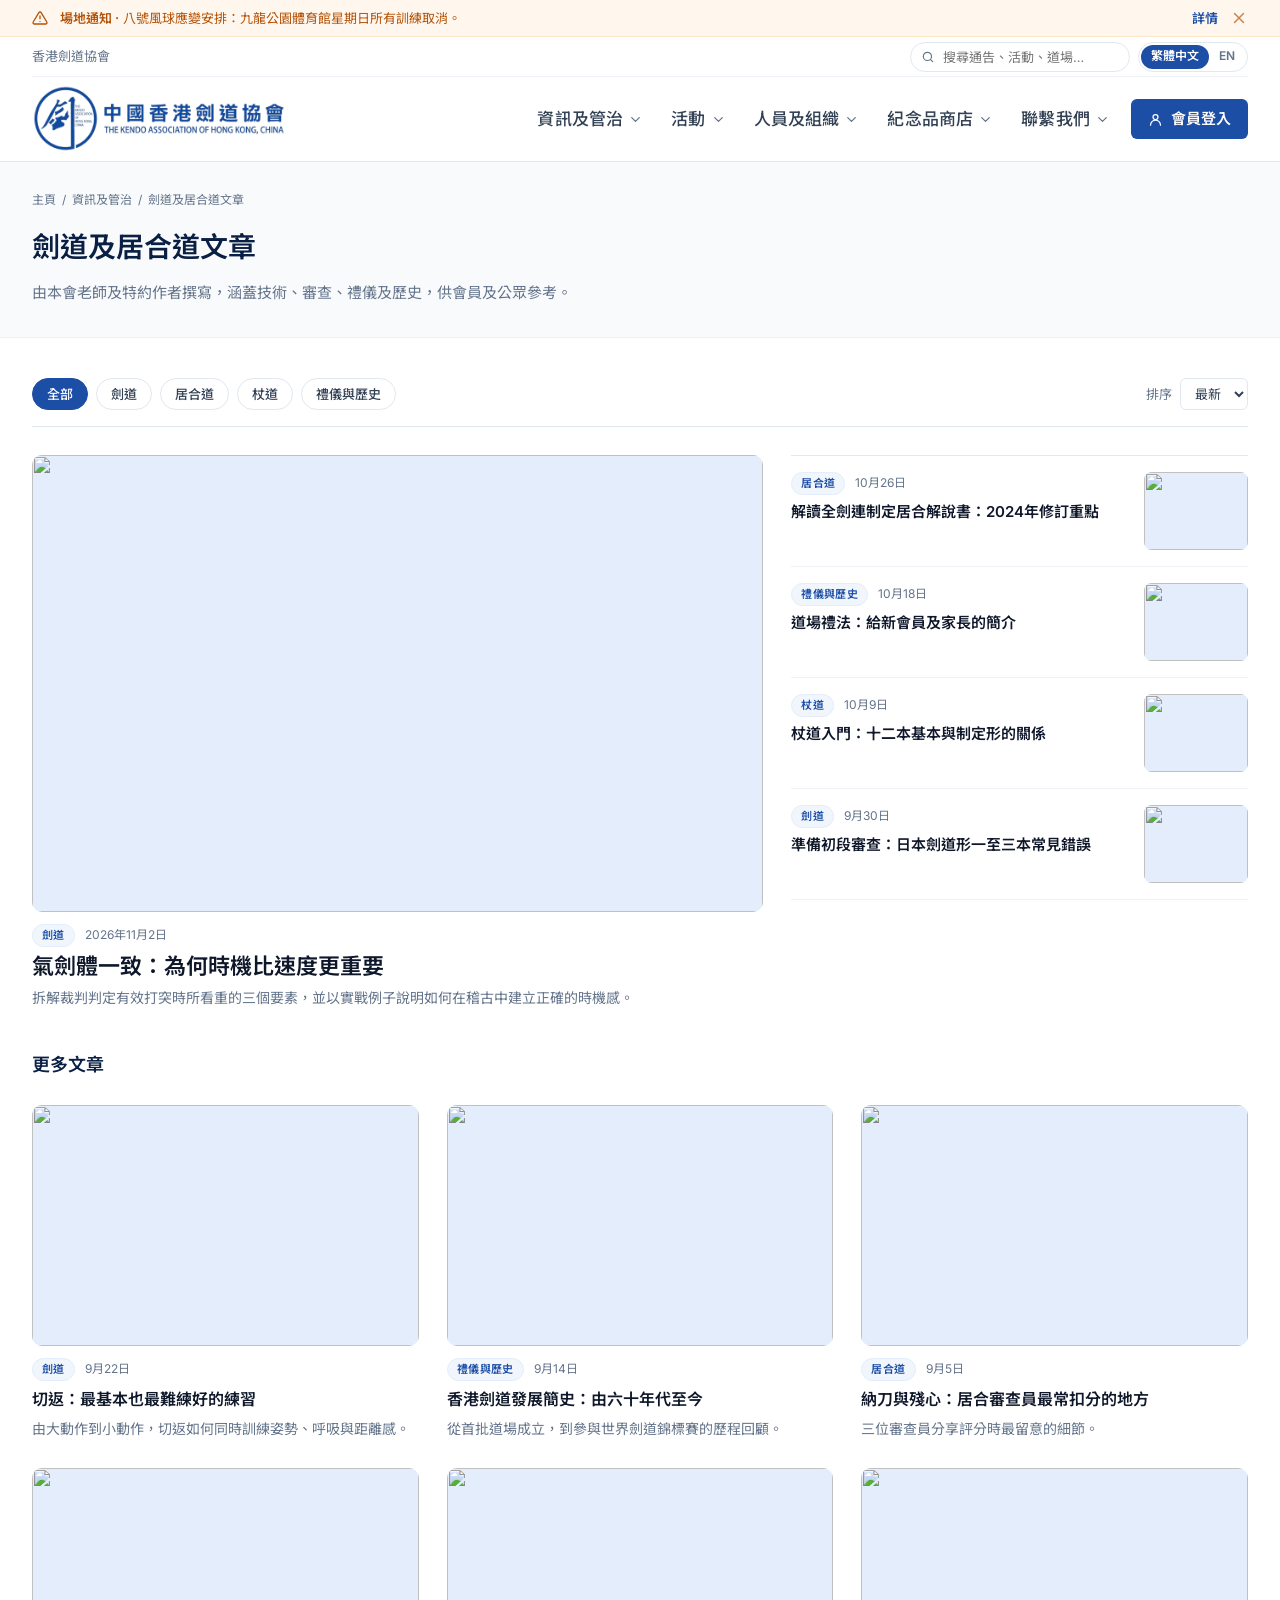
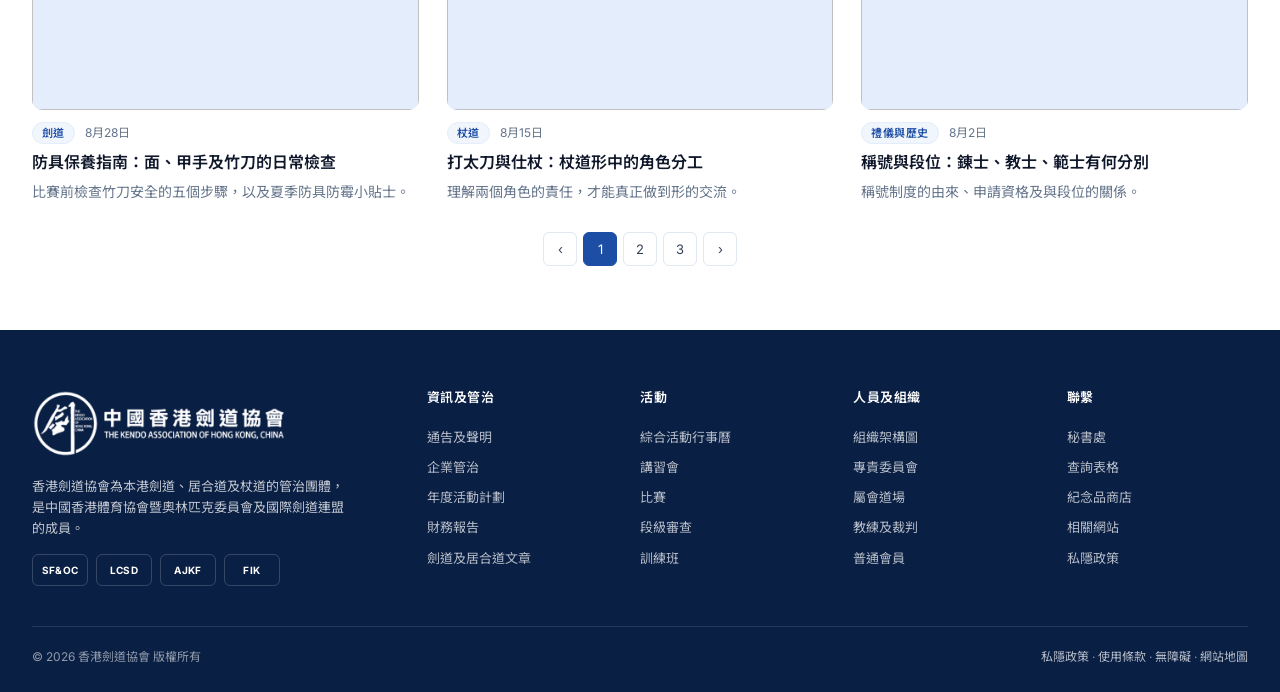
==== articles.html @ 74d4b059 "." ====
<!doctype html>
<html lang="zh-HK">
<head>
<meta charset="utf-8">
<meta name="viewport" content="width=device-width, initial-scale=1">
<title>劍道及居合道文章 · Articles — 香港劍道協會</title>
<link rel="preconnect" href="https://fonts.googleapis.com">
<link rel="preconnect" href="https://fonts.gstatic.com" crossorigin>
<link href="https://fonts.googleapis.com/css2?family=Inter:wght@400;500;600;700&family=Noto+Sans+TC:wght@400;500;700&display=swap" rel="stylesheet">
<link rel="stylesheet" href="assets/styles.css">
</head>
<body>

<div id="site-header"></div>

<section class="page-head">
  <div class="container">
    <nav class="crumbs" aria-label="路徑"><a href="index.html">主頁</a><span>/</span><a href="#">資訊及管治</a><span>/</span><span>劍道及居合道文章</span></nav>
    <h1>劍道及居合道文章</h1>
    <p>由本會老師及特約作者撰寫，涵蓋技術、審查、禮儀及歷史，供會員及公眾參考。</p>
  </div>
</section>

<section class="page-body">
  <div class="container">

    <!-- topic-intro 暫時隱藏
    <div class="topic-intro">
      <a class="topic" href="#" data-jump="kendo"><strong>劍道</strong><span>12 篇文章</span></a>
      <a class="topic" href="#" data-jump="iaido"><strong>居合道</strong><span>8 篇文章</span></a>
      <a class="topic" href="#" data-jump="jodo"><strong>杖道</strong><span>4 篇文章</span></a>
      <a class="topic" href="#" data-jump="history"><strong>禮儀與歷史</strong><span>7 篇文章</span></a>
    </div>
    -->

    <div class="cat-tabs">
      <div class="filters" role="tablist">
        <button class="chip is-active" data-filter="all">全部</button>
        <button class="chip" data-filter="kendo">劍道</button>
        <button class="chip" data-filter="iaido">居合道</button>
        <button class="chip" data-filter="jodo">杖道</button>
        <button class="chip" data-filter="history">禮儀與歷史</button>
      </div>
      <label class="sort">排序<select><option>最新</option><option>最舊</option></select></label>
    </div>

    <div class="lead">
      <a class="card card--featured" href="post.html" data-type="kendo">
        <div class="card__media"><img src="https://picsum.photos/seed/hkka-a1/1400/790" alt=""></div>
        <div class="card__body">
          <div class="card__meta"><span class="tag">劍道</span><span>2026年11月2日</span></div>
          <h3 class="card__title">氣劍體一致：為何時機比速度更重要</h3>
          <p class="card__excerpt">拆解裁判判定有效打突時所看重的三個要素，並以實戰例子說明如何在稽古中建立正確的時機感。</p>
        </div>
      </a>
      <div class="lead__side">
        <a class="mini" href="post.html" data-type="iaido"><div class="card__body"><div class="card__meta"><span class="tag">居合道</span><span>10月26日</span></div><h3 class="card__title">解讀全劍連制定居合解說書：2024年修訂重點</h3></div><div class="mini__media"><img src="https://picsum.photos/seed/hkka-a2/300/225" alt=""></div></a>
        <a class="mini" href="post.html" data-type="history"><div class="card__body"><div class="card__meta"><span class="tag">禮儀與歷史</span><span>10月18日</span></div><h3 class="card__title">道場禮法：給新會員及家長的簡介</h3></div><div class="mini__media"><img src="https://picsum.photos/seed/hkka-a3/300/225" alt=""></div></a>
        <a class="mini" href="post.html" data-type="jodo"><div class="card__body"><div class="card__meta"><span class="tag">杖道</span><span>10月9日</span></div><h3 class="card__title">杖道入門：十二本基本與制定形的關係</h3></div><div class="mini__media"><img src="https://picsum.photos/seed/hkka-a4/300/225" alt=""></div></a>
        <a class="mini" href="post.html" data-type="kendo"><div class="card__body"><div class="card__meta"><span class="tag">劍道</span><span>9月30日</span></div><h3 class="card__title">準備初段審查：日本劍道形一至三本常見錯誤</h3></div><div class="mini__media"><img src="https://picsum.photos/seed/hkka-a5/300/225" alt=""></div></a>
      </div>
    </div>

    <div class="section__head"><div><h2 style="font-size:18px">更多文章</h2></div></div>
    <div class="articles" id="catGrid">
      <a class="card" href="post.html" data-type="kendo"><div class="card__media"><img src="https://picsum.photos/seed/hkka-b1/900/560" alt=""></div><div class="card__body"><div class="card__meta"><span class="tag">劍道</span><span>9月22日</span></div><h3 class="card__title">切返：最基本也最難練好的練習</h3><p class="card__excerpt">由大動作到小動作，切返如何同時訓練姿勢、呼吸與距離感。</p></div></a>
      <a class="card" href="post.html" data-type="history"><div class="card__media"><img src="https://picsum.photos/seed/hkka-b2/900/560" alt=""></div><div class="card__body"><div class="card__meta"><span class="tag">禮儀與歷史</span><span>9月14日</span></div><h3 class="card__title">香港劍道發展簡史：由六十年代至今</h3><p class="card__excerpt">從首批道場成立，到參與世界劍道錦標賽的歷程回顧。</p></div></a>
      <a class="card" href="post.html" data-type="iaido"><div class="card__media"><img src="https://picsum.photos/seed/hkka-b3/900/560" alt=""></div><div class="card__body"><div class="card__meta"><span class="tag">居合道</span><span>9月5日</span></div><h3 class="card__title">納刀與殘心：居合審查員最常扣分的地方</h3><p class="card__excerpt">三位審查員分享評分時最留意的細節。</p></div></a>
      <a class="card" href="post.html" data-type="kendo"><div class="card__media"><img src="https://picsum.photos/seed/hkka-b4/900/560" alt=""></div><div class="card__body"><div class="card__meta"><span class="tag">劍道</span><span>8月28日</span></div><h3 class="card__title">防具保養指南：面、甲手及竹刀的日常檢查</h3><p class="card__excerpt">比賽前檢查竹刀安全的五個步驟，以及夏季防具防霉小貼士。</p></div></a>
      <a class="card" href="post.html" data-type="jodo"><div class="card__media"><img src="https://picsum.photos/seed/hkka-b5/900/560" alt=""></div><div class="card__body"><div class="card__meta"><span class="tag">杖道</span><span>8月15日</span></div><h3 class="card__title">打太刀與仕杖：杖道形中的角色分工</h3><p class="card__excerpt">理解兩個角色的責任，才能真正做到形的交流。</p></div></a>
      <a class="card" href="post.html" data-type="history"><div class="card__media"><img src="https://picsum.photos/seed/hkka-b6/900/560" alt=""></div><div class="card__body"><div class="card__meta"><span class="tag">禮儀與歷史</span><span>8月2日</span></div><h3 class="card__title">稱號與段位：錬士、教士、範士有何分別</h3><p class="card__excerpt">稱號制度的由來、申請資格及與段位的關係。</p></div></a>
    </div>

    <div class="pager"><button>‹</button><button class="is-active">1</button><button>2</button><button>3</button><button>›</button></div>
  </div>
</section>

<div id="site-footer"></div>
<script src="assets/app.js"></script>
</body>
</html>
---- assets/styles.css ----
/* ============================================================
   HKKA — Hong Kong Kendo Association · homepage mockup
   Tokens: blue & white, light, compact typography
   ============================================================ */
:root{
  --blue-950:#0a1f44;
  --blue-900:#0f2d64;
  --blue-800:#153a82;
  --blue-700:#1d4ea6;
  --blue-600:#2563c7;
  --blue-500:#3b7ddd;
  --blue-100:#e3edfb;
  --blue-50:#f1f6fd;
  --ink:#0f172a;
  --ink-2:#334155;
  --muted:#64748b;
  --line:#e2e8f0;
  --line-2:#eef2f7;
  --bg:#ffffff;
  --bg-2:#f8fafc;
  --alert:#b45309;
  --alert-bg:#fff7ed;
  --radius:10px;
  --radius-sm:6px;
  --container:1280px;
  --font:"Inter","Noto Sans TC",system-ui,-apple-system,"Segoe UI",Roboto,"PingFang TC","Microsoft JhengHei",sans-serif;
  --shadow-sm:0 1px 2px rgba(15,23,42,.06);
  --shadow:0 8px 30px rgba(15,42,100,.10);
  --header-h:64px;
}
*{box-sizing:border-box}
html{scroll-behavior:smooth;-webkit-text-size-adjust:100%}
body{margin:0;font-family:var(--font);font-size:15px;line-height:1.55;color:var(--ink);background:var(--bg);-webkit-font-smoothing:antialiased}
img{display:block;max-width:100%}
a{color:inherit;text-decoration:none}
button{font:inherit;color:inherit;background:none;border:0;cursor:pointer;padding:0}
ul{margin:0;padding:0;list-style:none}
h1,h2,h3,h4,p{margin:0}
.container{max-width:var(--container);margin:0 auto;padding:0 16px}
@media(min-width:1024px){.container{padding:0 32px}}
.sr-only{position:absolute;width:1px;height:1px;overflow:hidden;clip:rect(0 0 0 0)}
.zh{color:var(--muted);font-weight:400}
.eyebrow{font-size:12px;font-weight:600;letter-spacing:.06em;text-transform:uppercase;color:var(--blue-600)}
.tag{display:inline-flex;align-items:center;gap:6px;font-size:11px;font-weight:600;letter-spacing:.04em;text-transform:uppercase;color:var(--blue-700);background:var(--blue-50);border:1px solid var(--blue-100);border-radius:999px;padding:3px 9px;line-height:1.3}
.tag--urgent{color:var(--alert);background:var(--alert-bg);border-color:#fde7c7}
.meta{font-size:12px;color:var(--muted)}
.btn{display:inline-flex;align-items:center;justify-content:center;gap:8px;height:38px;padding:0 16px;border-radius:var(--radius-sm);font-size:14px;font-weight:600;border:1px solid transparent;transition:background .2s,color .2s,border-color .2s,transform .15s;white-space:nowrap}
.btn:active{transform:translateY(1px)}
.btn--primary{background:var(--blue-700);color:#fff}
.btn--primary:hover{background:var(--blue-800)}
.btn--white{background:#fff;color:var(--blue-800)}
.btn--white:hover{background:var(--blue-50)}
.btn--ghost{border-color:rgba(255,255,255,.5);color:#fff}
.btn--ghost:hover{background:rgba(255,255,255,.12)}
.btn--outline{border-color:var(--line);color:var(--ink-2);background:#fff}
.btn--outline:hover{border-color:var(--blue-500);color:var(--blue-700)}
.btn--sm{height:32px;padding:0 12px;font-size:13px}
.link{font-size:14px;font-weight:600;color:var(--blue-700);display:inline-flex;align-items:center;gap:6px}
.link:hover{color:var(--blue-900)}
.link svg{width:14px;height:14px}

/* ---------- Alert banner ---------- */
.alert{background:var(--alert-bg);color:var(--alert);border-bottom:1px solid #fde7c7;font-size:13px}
.alert .container{display:flex;align-items:center;gap:12px;min-height:36px}
.alert strong{font-weight:600}
.alert__text{flex:1;overflow:hidden;text-overflow:ellipsis;white-space:nowrap}
.alert__close{color:var(--alert);opacity:.7;display:inline-flex}
.alert__close:hover{opacity:1}
.alert.is-hidden{display:none}

/* ---------- Header (floating) ---------- */
.header{position:sticky;top:0;z-index:50;background:rgba(255,255,255,.78);backdrop-filter:saturate(1.4) blur(14px);-webkit-backdrop-filter:saturate(1.4) blur(14px);border-bottom:1px solid rgba(226,232,240,.7);transition:background .25s,box-shadow .25s}
.header.is-scrolled{background:rgba(255,255,255,.97);box-shadow:var(--shadow-sm)}
.utility{display:flex;align-items:center;justify-content:space-between;gap:16px;height:40px;border-bottom:1px solid var(--line-2);font-size:13px}
.utility__left{display:flex;align-items:center;gap:16px;color:var(--muted)}
.utility__right{display:flex;align-items:center;gap:8px}
.search{position:relative;display:flex;align-items:center}
.search input{height:30px;width:220px;border:1px solid var(--line);border-radius:999px;padding:0 12px 0 32px;font:inherit;font-size:13px;color:var(--ink);background:#fff;outline:0;transition:border-color .2s,width .25s}
.search input:focus{border-color:var(--blue-500);width:280px}
.search svg{position:absolute;left:11px;width:14px;height:14px;color:var(--muted)}
.lang{display:inline-flex;border:1px solid var(--line);border-radius:999px;padding:2px;background:#fff}
.lang button{height:24px;padding:0 10px;border-radius:999px;font-size:12px;font-weight:600;color:var(--muted)}
.lang button.is-active{background:var(--blue-700);color:#fff}
.navbar{display:flex;align-items:center;justify-content:space-between;gap:16px;height:var(--header-h)}
.brand{display:flex;align-items:center;gap:12px}
.brand__mark{width:40px;height:40px;border-radius:10px;background:var(--blue-800);display:grid;place-items:center;color:#fff;font-weight:700;font-size:13px;letter-spacing:.02em}
.brand__name{font-weight:700;font-size:14px;line-height:1.15;color:var(--blue-900);white-space:nowrap}
.brand__sub{font-size:11px;color:var(--muted);letter-spacing:.04em}
.nav{display:none}
@media(min-width:1200px){.nav{display:flex;align-items:center;gap:2px;height:100%}}
.nav__item{position:relative;height:100%;display:flex;align-items:center}
.nav__btn{display:inline-flex;align-items:center;gap:5px;height:40px;padding:0 11px;white-space:nowrap;border-radius:var(--radius-sm);font-size:14px;font-weight:500;color:var(--ink-2);transition:color .15s,background .15s}
.nav__btn svg{width:14px;height:14px;color:var(--muted);transition:transform .2s}
.nav__btn:hover,.nav__item.is-open .nav__btn{color:var(--blue-800);background:var(--blue-50)}
.nav__item.is-open .nav__btn svg{transform:rotate(180deg)}
.nav__btn--cta{margin-left:6px}
.mobile-toggle{display:inline-flex;align-items:center;justify-content:center;width:40px;height:40px;border-radius:var(--radius-sm);border:1px solid var(--line);background:#fff}
.mobile-toggle svg{width:20px;height:20px}
@media(min-width:1200px){.mobile-toggle{display:none}}
@media(max-width:1359px){.nav__btn--cta .zh-cta{display:none}}

/* mega panel */
.mega{position:absolute;top:100%;left:50%;transform:translate(-50%,8px);min-width:560px;background:#fff;border:1px solid var(--line);border-radius:12px;box-shadow:var(--shadow);padding:22px 24px;opacity:0;visibility:hidden;pointer-events:none;transition:opacity .18s,transform .18s,visibility .18s}
.nav__item.is-open .mega{opacity:1;visibility:visible;pointer-events:auto;transform:translate(-50%,0)}
.nav__item:nth-child(1) .mega,.nav__item:nth-child(2) .mega{left:0;transform:translate(0,8px)}
.nav__item:nth-child(1).is-open .mega,.nav__item:nth-child(2).is-open .mega{transform:translate(0,0)}
.nav__item:nth-last-child(2) .mega,.nav__item:nth-last-child(3) .mega{left:auto;right:0;transform:translate(0,8px)}
.nav__item:nth-last-child(2).is-open .mega,.nav__item:nth-last-child(3).is-open .mega{transform:translate(0,0)}
.mega--wide{min-width:760px}
.mega__grid{display:grid;grid-template-columns:repeat(var(--cols,2),minmax(0,1fr));gap:20px 32px}
.mega__head{display:flex;align-items:baseline;justify-content:space-between;gap:12px;padding-bottom:14px;margin-bottom:16px;border-bottom:1px solid var(--line-2)}
.mega__head h4{font-size:15px;font-weight:600;color:var(--blue-900)}
.mega__head .zh{font-size:13px}
.mega__link{display:block;padding:7px 10px;margin:0 -10px;border-radius:var(--radius-sm);font-size:14px;color:var(--ink);transition:background .15s,color .15s}
.mega__link:hover{background:var(--blue-50);color:var(--blue-800)}
.mega__link .zh{display:block;font-size:12px;margin-top:1px}
.mega__link small{display:block;font-size:12px;color:var(--muted);margin-top:2px}
.mega__sub{margin:2px 0 6px 10px;padding-left:10px;border-left:2px solid var(--line-2)}
.mega__sub a{display:block;font-size:13px;color:var(--ink-2);padding:4px 8px;margin-left:-8px;border-radius:4px}
.mega__sub a:hover{background:var(--blue-50);color:var(--blue-800)}

/* mobile drawer */
.drawer{position:fixed;inset:0;z-index:60;display:none}
.drawer.is-open{display:block}
.drawer__scrim{position:absolute;inset:0;background:rgba(10,31,68,.4)}
.drawer__panel{position:absolute;top:0;right:0;bottom:0;width:min(380px,92vw);background:#fff;overflow:auto;padding:16px;box-shadow:var(--shadow)}
.drawer__top{display:flex;align-items:center;justify-content:space-between;margin-bottom:12px}
.drawer__group{border-bottom:1px solid var(--line-2)}
.drawer__btn{width:100%;display:flex;align-items:center;justify-content:space-between;padding:14px 4px;font-size:15px;font-weight:600;text-align:left}
.drawer__btn svg{width:16px;height:16px;color:var(--muted);transition:transform .2s}
.drawer__group.is-open .drawer__btn svg{transform:rotate(180deg)}
.drawer__list{display:none;padding:0 4px 12px}
.drawer__group.is-open .drawer__list{display:block}
.drawer__list a{display:block;padding:8px 10px;font-size:14px;color:var(--ink-2);border-radius:var(--radius-sm)}
.drawer__list a:hover{background:var(--blue-50);color:var(--blue-800)}
.drawer__list .zh{font-size:12px;margin-left:6px}

/* ---------- Hero ---------- */
.hero{position:relative;margin-top:calc(-1 * (var(--header-h) + 40px));height:min(78vh,640px);min-height:480px;color:#fff;overflow:hidden;background:var(--blue-950)}
.hero__slide{position:absolute;inset:0;opacity:0;transition:opacity .9s ease}
.hero__slide.is-active{opacity:1}
.hero__slide img{width:100%;height:100%;object-fit:cover}
.hero__slide::after{content:"";position:absolute;inset:0;background:linear-gradient(180deg,rgba(10,31,68,.55) 0%,rgba(10,31,68,.15) 35%,rgba(10,31,68,.75) 100%)}
.hero__content{position:relative;z-index:2;height:100%;display:flex;flex-direction:column;justify-content:flex-end;padding-bottom:64px}
.hero__content .eyebrow{color:#dbe7fa}
.hero h1{font-size:clamp(28px,4.2vw,44px);font-weight:600;letter-spacing:-.02em;line-height:1.12;max-width:640px;margin:10px 0 12px}
.hero p{font-size:16px;color:rgba(255,255,255,.82);max-width:520px;margin-bottom:22px}
.hero__actions{display:flex;flex-wrap:wrap;gap:10px}
.hero__dots{position:absolute;z-index:3;bottom:24px;left:0;right:0}
.hero__dots .container{display:flex;align-items:center;justify-content:space-between;gap:16px}
.dots{display:flex;gap:6px}
.dots button{width:28px;height:3px;border-radius:2px;background:rgba(255,255,255,.35);transition:background .2s,width .2s}
.dots button.is-active{background:#fff;width:44px}
.hero__counter{font-size:12px;color:rgba(255,255,255,.7);font-variant-numeric:tabular-nums}

/* ---------- Quick links ---------- */
.quick{position:relative;z-index:2;margin-top:-36px}
.quick__grid{display:grid;grid-template-columns:repeat(2,1fr);gap:1px;background:var(--line);border:1px solid var(--line);border-radius:12px;overflow:hidden;box-shadow:var(--shadow)}
@media(min-width:768px){.quick__grid{grid-template-columns:repeat(5,1fr)}}
.quick__item{background:#fff;padding:18px 18px 16px;display:flex;flex-direction:column;gap:10px;transition:background .15s}
.quick__item:hover{background:var(--blue-50)}
.quick__icon{width:36px;height:36px;border-radius:9px;background:var(--blue-50);color:var(--blue-700);display:grid;place-items:center}
.quick__icon svg{width:18px;height:18px}
.quick__item:hover .quick__icon{background:#fff}
.quick__item strong{font-size:14px;font-weight:600;display:block}
.quick__item span{font-size:12px;color:var(--muted)}

/* ---------- Sections ---------- */
.section{padding:56px 0}
.section--tint{background:var(--bg-2);border-top:1px solid var(--line-2);border-bottom:1px solid var(--line-2)}
.section__head{display:flex;align-items:flex-end;justify-content:space-between;gap:16px;margin-bottom:24px}
.section__head h2{font-size:22px;font-weight:600;letter-spacing:-.01em;color:var(--blue-950)}
.section__head h2 .zh{font-size:14px;margin-left:8px}
.section__head p{font-size:14px;color:var(--muted);margin-top:4px}

.grid-12{display:grid;grid-template-columns:repeat(12,minmax(0,1fr));gap:32px}
.col-8{grid-column:span 12}
.col-4{grid-column:span 12}
@media(min-width:1024px){.col-8{grid-column:span 8}.col-4{grid-column:span 4}}

/* news cards (Phanatik-like) */
.news{display:grid;gap:28px}
@media(min-width:640px){.news{grid-template-columns:repeat(2,1fr)}}
.card{display:flex;flex-direction:column;gap:12px}
.card__media{aspect-ratio:16/10;border-radius:var(--radius);overflow:hidden;background:var(--blue-100)}
.card__media img{width:100%;height:100%;object-fit:cover;transition:transform .5s}
.card:hover .card__media img{transform:scale(1.03)}
.card__body{display:flex;flex-direction:column;gap:6px}
.card__meta{display:flex;align-items:center;gap:10px;font-size:12px;color:var(--muted)}
.card__title{font-size:16px;font-weight:600;line-height:1.35;letter-spacing:-.01em;transition:color .2s}
.card:hover .card__title{color:var(--blue-700)}
.card__excerpt{font-size:14px;color:var(--muted);line-height:1.55;display:-webkit-box;-webkit-line-clamp:2;-webkit-box-orient:vertical;overflow:hidden}
.card--featured{grid-column:1/-1}
@media(min-width:640px){.card--featured{display:grid;grid-template-columns:1.25fr 1fr;gap:28px;align-items:center}}
.card--featured .card__media{aspect-ratio:16/10}
.card--featured .card__title{font-size:22px;line-height:1.25}
.card--featured .card__excerpt{-webkit-line-clamp:3}

/* list panel */
.panel{background:#fff;border:1px solid var(--line);border-radius:12px;overflow:hidden}
.panel__head{display:flex;align-items:center;justify-content:space-between;padding:14px 18px;border-bottom:1px solid var(--line-2)}
.panel__head h3{font-size:15px;font-weight:600;color:var(--blue-950)}
.panel__head h3 .zh{font-size:12px;margin-left:6px}
.panel__foot{padding:12px 18px;border-top:1px solid var(--line-2);background:var(--bg-2)}
.event{display:flex;gap:14px;padding:14px 18px;border-bottom:1px solid var(--line-2);transition:background .15s}
.event:last-of-type{border-bottom:0}
.event:hover{background:var(--blue-50)}
.event__date{flex:0 0 48px;text-align:center;border-radius:8px;background:var(--blue-50);color:var(--blue-800);padding:6px 0;line-height:1.1}
.event__date b{display:block;font-size:18px;font-weight:700}
.event__date span{font-size:10px;font-weight:600;letter-spacing:.06em;text-transform:uppercase}
.event__body{min-width:0;display:flex;flex-direction:column;gap:3px}
.event__title{font-size:14px;font-weight:600;line-height:1.35}
.event__meta{font-size:12px;color:var(--muted);display:flex;gap:8px;flex-wrap:wrap}
.event__meta .tag{padding:1px 7px;font-size:10px}

/* circular list (compact) */
.list{display:flex;flex-direction:column}
.list__item{display:grid;grid-template-columns:96px 1fr auto;gap:14px;align-items:center;padding:12px 0;border-bottom:1px solid var(--line-2);font-size:14px}
.list__item:hover .list__title{color:var(--blue-700)}
.list__title{font-weight:500}
@media(max-width:640px){.list__item{grid-template-columns:1fr;gap:4px}}

/* category tiles (events) */
.tiles{display:grid;gap:20px;grid-template-columns:repeat(1,1fr)}
@media(min-width:640px){.tiles{grid-template-columns:repeat(2,1fr)}}
@media(min-width:1024px){.tiles{grid-template-columns:repeat(4,1fr)}}
.tile{position:relative;border-radius:12px;overflow:hidden;background:var(--blue-900);color:#fff;aspect-ratio:4/5;display:flex;flex-direction:column;justify-content:flex-end;padding:20px}
.tile img{position:absolute;inset:0;width:100%;height:100%;object-fit:cover;opacity:.75;transition:transform .5s,opacity .3s}
.tile::after{content:"";position:absolute;inset:0;background:linear-gradient(180deg,rgba(10,31,68,0) 30%,rgba(10,31,68,.9) 100%)}
.tile:hover img{transform:scale(1.04);opacity:.85}
.tile__body{position:relative;z-index:1}
.tile__body .eyebrow{color:#bfd4f7}
.tile__body h3{font-size:18px;font-weight:600;margin:6px 0 4px}
.tile__body p{font-size:13px;color:rgba(255,255,255,.78)}
.tile__body .link{color:#fff;margin-top:10px}

/* articles 3-col */
.articles{display:grid;gap:28px}
@media(min-width:640px){.articles{grid-template-columns:repeat(2,1fr)}}
@media(min-width:1024px){.articles{grid-template-columns:repeat(3,1fr)}}

/* portal band */
.band{background:linear-gradient(135deg,var(--blue-900),var(--blue-700));color:#fff;border-radius:16px;padding:36px;display:grid;gap:28px;overflow:hidden;position:relative}
@media(min-width:1024px){.band{grid-template-columns:1.1fr 1fr;align-items:center;padding:44px}}
.band::before{content:"";position:absolute;right:-120px;top:-120px;width:420px;height:420px;border-radius:50%;background:rgba(255,255,255,.06)}
.band .eyebrow{color:#bfd4f7}
.band h2{font-size:26px;font-weight:600;letter-spacing:-.015em;margin:8px 0 10px}
.band p{font-size:15px;color:rgba(255,255,255,.82);max-width:480px}
.band__actions{display:flex;gap:10px;flex-wrap:wrap;margin-top:20px}
.band__cards{position:relative;display:grid;gap:12px}
@media(min-width:640px){.band__cards{grid-template-columns:repeat(2,1fr)}}
.band__card{background:rgba(255,255,255,.1);border:1px solid rgba(255,255,255,.18);border-radius:10px;padding:16px;backdrop-filter:blur(6px)}
.band__card h4{font-size:14px;font-weight:600;margin-bottom:4px}
.band__card p{font-size:13px;color:rgba(255,255,255,.75)}

/* dojo / about split */
.split{display:grid;gap:32px}
@media(min-width:1024px){.split{grid-template-columns:1fr 1fr;align-items:center}}
.split__media{aspect-ratio:4/3;border-radius:12px;overflow:hidden;background:var(--blue-100)}
.split__media img{width:100%;height:100%;object-fit:cover}
.split h2{font-size:22px;font-weight:600;letter-spacing:-.01em;color:var(--blue-950);margin:8px 0 10px}
.split p{font-size:15px;color:var(--ink-2);margin-bottom:16px}
.stats{display:grid;grid-template-columns:repeat(3,1fr);gap:16px;margin:20px 0 24px}
.stat b{display:block;font-size:24px;font-weight:600;color:var(--blue-800);letter-spacing:-.02em;font-variant-numeric:tabular-nums}
.stat span{font-size:12px;color:var(--muted)}

/* partners */
.partners{display:grid;grid-template-columns:repeat(2,1fr);gap:12px}
@media(min-width:768px){.partners{grid-template-columns:repeat(4,1fr)}}
.partner{display:flex;align-items:center;gap:12px;padding:14px 16px;border:1px solid var(--line);border-radius:10px;background:#fff;transition:border-color .2s}
.partner:hover{border-color:var(--blue-500)}
.partner__logo{width:40px;height:40px;border-radius:8px;background:var(--blue-50);color:var(--blue-800);display:grid;place-items:center;font-size:11px;font-weight:700;flex:0 0 auto}
.partner strong{display:block;font-size:13px;font-weight:600;line-height:1.3}
.partner span{font-size:12px;color:var(--muted)}

/* ---------- Footer ---------- */
.footer{background:var(--blue-950);color:rgba(255,255,255,.75);padding:56px 0 24px;font-size:14px}
.footer__grid{display:grid;gap:32px;grid-template-columns:repeat(2,1fr)}
@media(min-width:1024px){.footer__grid{grid-template-columns:2fr repeat(4,1fr)}}
.footer h4{color:#fff;font-size:13px;font-weight:600;letter-spacing:.04em;text-transform:uppercase;margin-bottom:14px}
.footer a{display:block;padding:4px 0;color:rgba(255,255,255,.7);font-size:13px}
.footer a:hover{color:#fff}
.footer .brand__name{color:#fff}
.footer .brand__sub{color:rgba(255,255,255,.6)}
.footer__about p{font-size:13px;max-width:320px;margin-top:14px;line-height:1.6}
.footer__logos{display:flex;gap:8px;flex-wrap:wrap;margin-top:16px}
.footer__logos span{display:inline-grid;place-items:center;width:56px;height:32px;border-radius:6px;border:1px solid rgba(255,255,255,.18);font-size:10px;font-weight:700;color:#fff;letter-spacing:.04em}
.footer__bottom{display:flex;flex-wrap:wrap;gap:12px 24px;justify-content:space-between;margin-top:40px;padding-top:20px;border-top:1px solid rgba(255,255,255,.12);font-size:12px;color:rgba(255,255,255,.55)}
.footer__bottom a{display:inline;padding:0;font-size:12px}

/* ---------- Inner page ---------- */
.page-head{background:var(--bg-2);border-bottom:1px solid var(--line-2);padding:28px 0 32px}
.crumbs{display:flex;flex-wrap:wrap;gap:6px;font-size:12px;color:var(--muted);margin-bottom:14px}
.crumbs a:hover{color:var(--blue-700)}
.page-head h1{font-size:28px;font-weight:600;letter-spacing:-.02em;color:var(--blue-950)}
.page-head h1 .zh{font-size:16px;margin-left:10px}
.page-head p{font-size:15px;color:var(--muted);margin-top:8px;max-width:640px}
.page-body{padding:40px 0 64px}
.subnav{position:sticky;top:calc(var(--header-h) + 56px)}
.subnav h4{font-size:12px;font-weight:600;letter-spacing:.05em;text-transform:uppercase;color:var(--muted);margin-bottom:8px}
.subnav a{display:block;padding:8px 12px;border-left:2px solid var(--line);font-size:14px;color:var(--ink-2)}
.subnav a:hover{color:var(--blue-700)}
.subnav a.is-active{border-color:var(--blue-700);color:var(--blue-800);font-weight:600;background:var(--blue-50)}
.subnav .zh{font-size:12px;display:block}
.filters{display:flex;flex-wrap:wrap;gap:8px;margin-bottom:20px}
.chip{height:32px;padding:0 14px;border-radius:999px;border:1px solid var(--line);font-size:13px;font-weight:500;color:var(--ink-2);background:#fff;transition:all .15s}
.chip:hover{border-color:var(--blue-500);color:var(--blue-700)}
.chip.is-active{background:var(--blue-700);border-color:var(--blue-700);color:#fff}
.feed{border-top:1px solid var(--line)}
.feed__item{display:grid;grid-template-columns:110px 1fr auto;gap:20px;align-items:start;padding:18px 0;border-bottom:1px solid var(--line-2)}
@media(max-width:640px){.feed__item{grid-template-columns:1fr;gap:8px}}
.feed__date{font-size:13px;color:var(--muted);font-variant-numeric:tabular-nums;padding-top:2px}
.feed__title{font-size:16px;font-weight:600;line-height:1.35;margin-bottom:4px}
.feed__title:hover{color:var(--blue-700)}
.feed__excerpt{font-size:14px;color:var(--muted)}
.feed__tags{display:flex;gap:6px;margin-top:8px}
.feed__item.is-hidden{display:none}
.pager{display:flex;justify-content:center;gap:6px;margin-top:28px}
.pager button{min-width:34px;height:34px;padding:0 10px;border-radius:var(--radius-sm);border:1px solid var(--line);font-size:13px;color:var(--ink-2)}
.pager button.is-active{background:var(--blue-700);border-color:var(--blue-700);color:#fff}

/* ---------- zh-HK typography ---------- */
:root{--font:"Inter","Noto Sans TC","PingFang HK","PingFang TC","Microsoft JhengHei",system-ui,sans-serif}
body{line-height:1.7}
.hero h1,.section__head h2,.band h2,.split h2,.page-head h1,.card__title,.card--featured .card__title,.tile__body h3{letter-spacing:0}
.hero h1{line-height:1.25}
.card__title,.feed__title,.event__title{line-height:1.5}
.eyebrow,.tag,.footer h4{letter-spacing:.04em}
.brand__name{font-size:16px;letter-spacing:.02em}
.nav__btn{font-size:14px;letter-spacing:.01em}
.card__excerpt,.feed__excerpt{line-height:1.7}

/* ---------- Category page ---------- */
.cat-tabs{display:flex;flex-wrap:wrap;align-items:center;justify-content:space-between;gap:12px;margin-bottom:28px;padding-bottom:16px;border-bottom:1px solid var(--line)}
.cat-tabs .filters{margin:0}
.sort{display:flex;align-items:center;gap:8px;font-size:13px;color:var(--muted)}
.sort select{height:32px;border:1px solid var(--line);border-radius:var(--radius-sm);padding:0 10px;font:inherit;font-size:13px;color:var(--ink-2);background:#fff}
.lead{display:grid;gap:28px;margin-bottom:40px}
@media(min-width:1024px){.lead{grid-template-columns:1.6fr 1fr}}
.lead .card--featured{display:flex;flex-direction:column}
.lead .card--featured .card__media{aspect-ratio:16/9}
.lead .card--featured .card__title{font-size:22px}
.lead__side{display:flex;flex-direction:column;gap:0;border-top:1px solid var(--line)}
.mini{display:grid;grid-template-columns:1fr 104px;gap:14px;padding:16px 0;border-bottom:1px solid var(--line-2);align-items:start}
.mini .card__title{font-size:15px}
.mini__media{aspect-ratio:4/3;border-radius:8px;overflow:hidden;background:var(--blue-100)}
.mini__media img{width:100%;height:100%;object-fit:cover}
.mini:hover .card__title{color:var(--blue-700)}
.card.is-hidden,.mini.is-hidden{display:none}
.topic-intro{display:grid;gap:12px;grid-template-columns:repeat(2,1fr);margin-bottom:40px}
@media(min-width:1024px){.topic-intro{grid-template-columns:repeat(4,1fr)}}
.topic{border:1px solid var(--line);border-radius:10px;padding:14px 16px;background:#fff;transition:border-color .2s}
.topic:hover{border-color:var(--blue-500)}
.topic strong{display:block;font-size:15px;font-weight:600;color:var(--blue-900)}
.topic span{font-size:12px;color:var(--muted)}

/* ---------- Post detail ---------- */
.post-head{padding:28px 0 0}
.post-head__inner{max-width:760px;margin:0 auto}
.post-head h1{font-size:clamp(24px,3.2vw,32px);font-weight:600;line-height:1.35;color:var(--blue-950);margin:12px 0 12px}
.post-head .dek{font-size:16px;color:var(--ink-2);line-height:1.75}
.byline{display:flex;flex-wrap:wrap;align-items:center;gap:12px;margin-top:20px;padding:14px 0;border-top:1px solid var(--line-2);border-bottom:1px solid var(--line-2);font-size:13px;color:var(--muted)}
.byline__avatar{width:36px;height:36px;border-radius:50%;background:var(--blue-100);color:var(--blue-800);display:grid;place-items:center;font-weight:700;font-size:13px}
.byline b{color:var(--ink);font-weight:600;display:block;font-size:14px}
.byline__share{margin-left:auto;display:flex;gap:6px}
.byline__share button{width:32px;height:32px;border-radius:50%;border:1px solid var(--line);display:grid;place-items:center;color:var(--ink-2)}
.byline__share button:hover{border-color:var(--blue-500);color:var(--blue-700)}
.byline__share svg{width:15px;height:15px}
.post-cover{max-width:1040px;margin:28px auto 0;padding:0 16px}
.post-cover img{width:100%;aspect-ratio:16/8;object-fit:cover;border-radius:12px}
.post-cover figcaption{font-size:12px;color:var(--muted);margin-top:8px;text-align:center}
.post-layout{max-width:792px;margin:40px auto 0;padding:0 16px}
.prose{font-size:16px;line-height:1.9;color:var(--ink-2)}
.prose h2{font-size:20px;font-weight:600;color:var(--blue-950);margin:36px 0 12px;line-height:1.4;scroll-margin-top:140px}
.prose p{margin:0 0 18px}
.prose ul{list-style:disc;padding-left:22px;margin:0 0 18px}
.prose li{margin-bottom:6px}
.prose blockquote{margin:24px 0;padding:16px 20px;border-left:3px solid var(--blue-700);background:var(--blue-50);border-radius:0 8px 8px 0;color:var(--blue-900);font-size:16px}
.prose figure{margin:28px 0}
.prose figure img{border-radius:10px;width:100%}
.prose figcaption{font-size:12px;color:var(--muted);margin-top:8px}
.prose .term{font-weight:600;color:var(--ink)}
.post-tags{display:flex;flex-wrap:wrap;gap:8px;margin:32px 0 0;padding-top:20px;border-top:1px solid var(--line-2)}
.post-nav{display:grid;gap:12px;margin-top:28px}
@media(min-width:640px){.post-nav{grid-template-columns:1fr 1fr}}
.post-nav a{border:1px solid var(--line);border-radius:10px;padding:14px 16px;transition:border-color .2s}
.post-nav a:hover{border-color:var(--blue-500)}
.post-nav span{font-size:12px;color:var(--muted);display:block}
.post-nav b{font-size:14px;font-weight:600;color:var(--ink);line-height:1.5}
.post-nav a:last-child{text-align:right}

/* ---------- fixes ---------- */
.lead .card--featured{grid-column:auto;display:flex;flex-direction:column;align-items:stretch;gap:12px}
.lead .card--featured .card__media{aspect-ratio:16/10}
@media(max-width:767px){
  .utility__left{display:none}
  .utility{justify-content:flex-end;height:44px}
  .search{flex:1}
  .search input,.search input:focus{width:100%}
  .brand__sub{display:none}
  .brand__mark{width:36px;height:36px;font-size:11px}
  .alert__text{font-size:12px}
  .byline__share{margin-left:0}
}
@media(max-width:767px){.hero__slide img{object-position:72% center}}
/* hero: hide eyebrow + buttons (client request) */
.hero .eyebrow,.hero .hero__actions{display:none}
.hero p{margin-bottom:0}
.hero__dots{bottom:52px}
.hero__content{padding-bottom:84px}
/* header: solid white (client request) */
.header,.header.is-scrolled{background:#fff;backdrop-filter:none;-webkit-backdrop-filter:none;border-bottom:1px solid var(--line)}
.header.is-scrolled{box-shadow:var(--shadow-sm)}
.hero{margin-top:0;height:min(68vh,560px);min-height:420px}
/* logo image */
.brand__logo{display:block;height:46px;width:auto}
.brand__logo--footer{height:52px}
@media(max-width:767px){.brand__logo{height:36px}}
.brand__logo{height:54px}
@media(max-width:767px){.brand__logo{height:42px}}
/* mega panels: anchor to the header container so they never overflow the viewport */
.header .container{position:relative}
.nav__item{position:static}
.mega,
.nav__item:nth-child(n) .mega{left:auto;right:16px;transform:translateY(8px);max-width:calc(100vw - 32px)}
.nav__item:nth-child(n).is-open .mega{transform:translateY(0)}
@media(min-width:1024px){.mega,.nav__item:nth-child(n) .mega{right:32px}}
/* safety net: never allow sideways page scroll */
html,body{overflow-x:clip}
.mega--narrow{min-width:260px}
/* header v2 (client request): bigger menu text + logo; only the menu bar stays pinned */
:root{--utility-h:40px;--header-h:64px}
@media(min-width:768px){:root{--header-h:84px}}
@media(max-width:767px){:root{--utility-h:44px}}
.utility{height:var(--utility-h)}
/* sticky offset = utility height, so the utility row scrolls away and the navbar stays */
/* the header is injected into #site-header; without this the sticky header is trapped inside that wrapper's own height */
#site-header{display:contents}
.header{top:calc(-1 * var(--utility-h))}
.nav__btn{font-size:17px;font-weight:500;height:44px;padding:0 13px}
.nav__btn svg{width:15px;height:15px}
.nav__btn--cta{font-size:15px;height:40px;padding:0 16px}
.brand__logo{height:68px}
@media(max-width:767px){.brand__logo{height:46px}}
.subnav{top:calc(var(--header-h) + 24px)}
.prose h2{scroll-margin-top:calc(var(--header-h) + 24px)}
/* sub menu: bigger text to match the 17px top menu (client request) */
.mega__link{font-size:16px;font-weight:500;padding:8px 10px}
.mega__link small{font-size:13px;font-weight:400}
.mega__sub a{font-size:15px;padding:5px 8px}
.drawer__btn{font-size:17px}
.drawer__list a{font-size:16px;padding:10px}
.mega--wide{min-width:840px}
.mega--narrow{min-width:280px}

/* ============================================================
   綜合活動行事曆（calendar.html）— Google 日曆式
   ============================================================ */
.cal-page{padding-top:24px}
.seg{display:inline-flex;border:1px solid var(--line);border-radius:999px;padding:3px;background:#fff}
.seg button{height:28px;padding:0 14px;border-radius:999px;font-size:13px;font-weight:600;color:var(--ink-2)}
.seg button:hover{color:var(--blue-700)}
.seg button.is-active{background:var(--blue-700);color:#fff}
.cal{display:grid;gap:24px}
@media(min-width:1024px){.cal{grid-template-columns:248px minmax(0,1fr)}}
.cal__side{display:none;flex-direction:column;gap:24px}
.cal__side.is-open{display:flex}
@media(min-width:1024px){.cal__side{display:flex}.cal__filter-btn{display:none}}
.cal__group h4{font-size:12px;font-weight:600;letter-spacing:.05em;color:var(--muted);margin-bottom:8px}
.catbox{display:flex;align-items:center;gap:10px;padding:6px 4px;font-size:14px;cursor:pointer;border-radius:6px}
.catbox:hover{background:var(--bg-2)}
.catbox input{position:absolute;opacity:0;pointer-events:none}
.catbox__sq{width:18px;height:18px;border-radius:4px;border:2px solid var(--c);display:grid;place-items:center;flex:0 0 auto}
.catbox input:checked+.catbox__sq{background:var(--c)}
.catbox input:checked+.catbox__sq::after{content:"";width:5px;height:9px;border:solid #fff;border-width:0 2px 2px 0;transform:translateY(-1px) rotate(45deg)}
.catbox input:focus-visible+.catbox__sq{outline:2px solid var(--blue-500);outline-offset:2px}
/* mini month */
.mini__head{display:flex;align-items:center;justify-content:space-between;margin-bottom:6px;font-size:14px;color:var(--blue-950)}
.mini__wd,.mini__grid{display:grid;grid-template-columns:repeat(7,1fr);text-align:center}
.mini__wd span{font-size:11px;color:var(--muted);padding:4px 0}
.mini__d{position:relative;height:30px;width:30px;margin:1px auto;border-radius:50%;font-size:12px;color:var(--ink-2)}
.mini__d:hover{background:var(--blue-50)}
.mini__d.is-out{color:#a8b3c4}
.mini__d.is-today{background:var(--blue-700);color:#fff;font-weight:700}
.mini__d.is-sel:not(.is-today){background:var(--blue-100);color:var(--blue-900);font-weight:700}
.mini__d.has-ev::after{content:"";position:absolute;left:50%;bottom:3px;width:4px;height:4px;margin-left:-2px;border-radius:50%;background:var(--blue-500)}
.mini__d.is-today.has-ev::after{background:#fff}
/* toolbar */
.cal__bar{display:flex;flex-wrap:wrap;align-items:center;justify-content:space-between;gap:12px;margin-bottom:14px}
.cal__nav,.cal__tools{display:flex;align-items:center;gap:6px}
.cal__arrow{width:32px;height:32px;border-radius:50%;display:inline-grid;place-items:center;color:var(--ink-2);font-size:18px;line-height:1}
.cal__arrow:hover{background:var(--blue-50);color:var(--blue-800)}
.cal__arrow svg{width:18px;height:18px}
.cal__title{font-size:20px;font-weight:600;color:var(--blue-950);margin-left:6px;white-space:nowrap}
.cal__view{border:1px solid var(--line);border-radius:12px;overflow:hidden;background:#fff}
/* month */
.cm__wd{display:grid;grid-template-columns:repeat(7,1fr);border-bottom:1px solid var(--line)}
.cm__wd div{padding:8px 0;text-align:center;font-size:12px;font-weight:600;color:var(--muted)}
.cm__grid{display:grid;grid-template-columns:repeat(7,minmax(0,1fr));grid-auto-rows:minmax(112px,auto)}
.cm__cell{border-right:1px solid var(--line-2);border-bottom:1px solid var(--line-2);padding:4px 4px 6px;min-width:0;display:flex;flex-direction:column;gap:2px}
.cm__cell:nth-child(7n){border-right:0}
.cm__cell.is-out{background:var(--bg-2)}
.cm__cell.is-out .cm__num{color:#a8b3c4}
.cm__cell.is-focus{box-shadow:inset 0 0 0 2px var(--blue-500)}
.cm__num{align-self:center;min-width:26px;height:26px;padding:0 6px;border-radius:999px;font-size:12px;font-weight:600;color:var(--ink-2)}
.cm__num:hover{background:var(--blue-50)}
.cm__cell.is-today .cm__num{background:var(--blue-700);color:#fff}
.cm__evs{display:flex;flex-direction:column;gap:2px;min-width:0}
.cev{display:flex;align-items:center;gap:5px;width:100%;min-width:0;height:22px;padding:0 6px;border-radius:4px;font-size:12px;text-align:left;color:var(--ink);white-space:nowrap;overflow:hidden}
.cev:hover{background:var(--bg-2)}
.cev i{flex:0 0 8px;width:8px;height:8px;border-radius:50%;background:var(--c)}
.cev__t{color:var(--muted);flex:0 0 auto}
.cev__n{overflow:hidden;text-overflow:ellipsis;font-weight:500}
.cev--all{display:block;background:var(--c);color:#fff;font-weight:600;text-overflow:ellipsis}
.cev--all:hover{background:var(--c);filter:brightness(.92)}
.cev--all.is-cont{border-radius:0 4px 4px 0;margin-left:-5px;width:calc(100% + 5px)}
.cm__more{height:20px;padding:0 6px;text-align:left;font-size:12px;font-weight:600;color:var(--ink-2);border-radius:4px}
.cm__more:hover{background:var(--bg-2)}
@media(max-width:767px){
  .cm__grid{grid-auto-rows:minmax(64px,auto)}
  .cm__cell{padding:3px 2px;cursor:pointer}
  .cm__num{min-width:22px;height:22px;font-size:11px;padding:0 4px}
  .cm__num{pointer-events:none}
  .cev,.cev--all{height:4px;padding:0;font-size:0;border-radius:2px;background:var(--c)}
  .cev i,.cev span{display:none}
  .cev--all.is-cont{margin-left:-2px;width:calc(100% + 2px)}
  .cm__more{height:14px;font-size:10px;padding:0 2px;pointer-events:none}
  .cal__title{font-size:17px}
}
/* week */
.cw-scroll{overflow-x:auto;max-height:720px;overflow-y:auto}
.cw{min-width:720px}
.cw__row{display:grid;grid-template-columns:56px repeat(7,minmax(0,1fr))}
.cw__head{position:sticky;top:0;z-index:3;background:#fff;border-bottom:1px solid var(--line)}
.cw__dh{display:flex;flex-direction:column;align-items:center;padding:8px 0 6px;font-size:12px;color:var(--muted)}
.cw__dh b{font-size:20px;font-weight:600;color:var(--ink);width:36px;height:36px;display:grid;place-items:center;border-radius:50%}
.cw__dh.is-today{color:var(--blue-700)}
.cw__dh.is-today b{background:var(--blue-700);color:#fff}
.cw__all{border-bottom:1px solid var(--line);min-height:30px}
.cw__g{font-size:11px;color:var(--muted);text-align:right;padding:6px 8px 0 0}
.cw__ac{border-left:1px solid var(--line-2);padding:3px;display:flex;flex-direction:column;gap:2px;min-width:0}
.cw__ac .cev--all.is-cont{margin:0;width:100%;border-radius:4px}
.cw__body{height:calc(var(--hh) * var(--hours))}
.cw__times{position:relative;padding:0}
.cw__times span{position:absolute;right:8px;transform:translateY(-50%);font-size:11px;color:var(--muted)}
.cw__times span:first-child{display:none}
.cw__col{position:relative;border-left:1px solid var(--line-2);background:repeating-linear-gradient(to bottom,transparent 0,transparent calc(var(--hh) - 1px),var(--line-2) calc(var(--hh) - 1px),var(--line-2) var(--hh))}
.cwe{position:absolute;padding:3px 6px;border-radius:5px;background:var(--c);color:#fff;text-align:left;overflow:hidden;font-size:11px;line-height:1.3;box-shadow:0 0 0 1px #fff;display:flex;flex-direction:column}
.cwe:hover{filter:brightness(.92)}
.cwe b{font-weight:600;font-size:12px;white-space:nowrap;overflow:hidden;text-overflow:ellipsis}
.cwe span{opacity:.9;white-space:nowrap;overflow:hidden;text-overflow:ellipsis}
.cwe.is-short{flex-direction:row;gap:6px;align-items:center}
.cw__now{position:absolute;left:0;right:0;height:2px;background:#dc2626;z-index:2}
.cw__now::before{content:"";position:absolute;left:-6px;top:-5px;width:12px;height:12px;border-radius:50%;background:#dc2626}
/* agenda */
.ca__day{display:grid;grid-template-columns:120px 1fr;gap:8px;padding:12px 16px;border-bottom:1px solid var(--line-2)}
.ca__day:last-child{border-bottom:0}
.ca__day.is-focus{background:var(--blue-50)}
.ca__date{display:flex;align-items:baseline;gap:8px;padding-top:4px}
.ca__date b{font-size:22px;font-weight:600;color:var(--ink);line-height:1}
.ca__date span{font-size:12px;color:var(--muted)}
.ca__day.is-today .ca__date b{color:#fff;background:var(--blue-700);width:34px;height:34px;border-radius:50%;display:inline-grid;place-items:center;font-size:17px}
.ca__list{display:flex;flex-direction:column;gap:2px;min-width:0}
.ca__ev{display:grid;grid-template-columns:10px 112px 1fr;align-items:center;gap:12px;padding:8px 10px;border-radius:8px;text-align:left;font-size:14px}
.ca__ev:hover{background:var(--bg-2)}
.ca__ev i{width:10px;height:10px;border-radius:50%;background:var(--c)}
.ca__time{color:var(--ink-2);font-size:13px;white-space:nowrap}
.ca__name{font-weight:500;min-width:0}
.ca__name small{display:block;font-size:12px;color:var(--muted);font-weight:400}
.ca__empty{padding:48px 16px;text-align:center;color:var(--muted)}
@media(max-width:767px){
  .ca__day{grid-template-columns:1fr;padding:12px}
  .ca__ev{grid-template-columns:10px 1fr;gap:4px 10px}
  .ca__time{grid-column:2;grid-row:2;font-size:12px}
  .ca__name{grid-column:2;grid-row:1}
}
/* popover */
.cal-pop{position:fixed;z-index:70;width:min(380px,calc(100vw - 24px));max-height:calc(100vh - 24px);overflow:auto;background:#fff;border-radius:12px;box-shadow:0 12px 40px rgba(15,42,100,.22),0 0 0 1px rgba(15,23,42,.06);padding:8px 20px 20px}
.cal-pop[hidden]{display:none}
.cal-pop.is-sheet{left:0!important;right:0;bottom:0;top:auto!important;width:100%;max-height:75vh;border-radius:16px 16px 0 0}
.pop__top{display:flex;justify-content:flex-end;margin:0 -12px 0 0}
.pop__x{width:34px;height:34px;border-radius:50%;display:grid;place-items:center;color:var(--muted)}
.pop__x:hover{background:var(--bg-2);color:var(--ink)}
.pop__head{display:grid;grid-template-columns:16px 1fr;gap:14px;align-items:start}
.pop__sq{width:16px;height:16px;border-radius:4px;background:var(--c);margin-top:5px}
.pop__head h3{font-size:18px;font-weight:600;line-height:1.4;color:var(--ink)}
.pop__head p{font-size:13px;color:var(--ink-2);margin-top:2px}
.pop__rows{margin-top:14px;display:flex;flex-direction:column;gap:10px}
.pop__rows li{display:grid;grid-template-columns:16px 1fr;gap:14px;font-size:14px;color:var(--ink-2);line-height:1.5}
.pop__rows svg{width:16px;height:16px;color:var(--muted);margin-top:3px}
.pop__actions{display:flex;flex-wrap:wrap;gap:8px;margin-top:18px;padding-left:30px}
.pop__day{display:flex;flex-direction:column;align-items:center;font-size:12px;color:var(--muted);margin-bottom:12px}
.pop__day b{font-size:28px;font-weight:600;color:var(--ink);line-height:1.2}
.pop__list{display:flex;flex-direction:column;gap:3px}
.pop__list .cev{height:26px;font-size:13px}
.pop__list .cev--all.is-cont{margin:0;width:100%;border-radius:4px}

/* ============================================================
   互動組織架構圖（org.html）
   ============================================================ */
.org-stats{display:flex;flex-wrap:wrap;gap:8px 20px;margin-top:16px;font-size:13px;color:var(--muted)}
.org-stats b{font-size:18px;color:var(--blue-800);margin-right:4px}
.org-bar{display:flex;flex-wrap:wrap;align-items:center;gap:12px 20px;margin-bottom:20px}
.org-search{margin-left:0}
.org-search input,.org-search input:focus{height:36px;width:260px;font-size:14px}
@media(max-width:767px){.org-search{margin-left:0;flex:1 1 100%}.org-search input,.org-search input:focus{width:100%}}
.org-note{margin-top:16px}
.org-empty{padding:48px 0;text-align:center;color:var(--muted)}
.org mark{background:#fde68a;color:inherit;border-radius:2px;padding:0 1px}
.oa{flex:0 0 auto;width:36px;height:36px;border-radius:50%;display:grid;place-items:center;font-size:14px;font-weight:700;color:#fff;background:var(--blue-500)}
.oa--l1{background:var(--blue-950);width:44px;height:44px;font-size:17px}
.oa--l2{background:var(--blue-800)}
.oa--l3{background:var(--blue-600)}
.oa--l4{background:var(--blue-100);color:var(--blue-800);width:30px;height:30px;font-size:12px}
/* chart (desktop ≥1024px): fully expanded, columns shrink to fit; list below 1024px */
.ol{display:block}
.oc-wrap{display:none}
@media(min-width:1024px){.ol{display:none}.oc-wrap{display:block}}
.oc-wrap{overflow-x:auto;border:1px solid var(--line);border-radius:12px;background:var(--bg-2)}
.oc{min-width:880px;padding:24px 10px 20px}
.oc ul{display:flex;position:relative;padding-top:16px}
.oc li{position:relative;display:flex;flex-direction:column;align-items:center;min-width:0;padding:16px 3px 0}
.oc li::before,.oc li::after{content:"";position:absolute;top:0;right:50%;width:50%;height:16px;border-top:1.5px solid #c3d1e8}
.oc li::after{right:auto;left:50%;border-left:1.5px solid #c3d1e8}
.oc li:only-child::before{display:none}
.oc li:only-child::after{border-top:0}
.oc li:first-child::before,.oc li:last-child::after{border:0}
.oc li:last-child::before{border-right:1.5px solid #c3d1e8;border-radius:0 6px 0 0}
.oc li:first-child:not(:only-child)::after{border-radius:6px 0 0 0}
.oc ul ul::before{content:"";position:absolute;top:0;left:50%;margin-left:-.75px;height:16px;border-left:1.5px solid #c3d1e8}
.oc>ul{padding-top:0}
.oc>ul>li{padding-top:0}
.oc>ul>li::before,.oc>ul>li::after{display:none}
.oc-card{display:flex;align-items:center;gap:8px;width:100%;max-width:150px;padding:7px 8px;background:#fff;border:1px solid var(--line);border-top:3px solid var(--blue-500);border-radius:8px;text-align:left;box-shadow:var(--shadow-sm);transition:box-shadow .2s,border-color .2s}
.oc-card:hover{box-shadow:var(--shadow);border-color:var(--blue-500)}
.oc-card--l1{max-width:200px;border-top-color:var(--blue-950);padding:9px 12px}
.oc-card--l2{max-width:170px;border-top-color:var(--blue-800)}
.oc-card--l3{flex-direction:column;align-items:stretch;gap:0;text-align:center}
.oc-card .oa{width:28px;height:28px;font-size:12px}
.oc-card--l1 .oa{width:34px;height:34px;font-size:14px}
.oc-txt{display:flex;flex-direction:column;min-width:0;line-height:1.3}
.oc-txt small{font-size:11px;font-weight:600;color:var(--blue-700);white-space:nowrap;overflow:hidden;text-overflow:ellipsis}
.oc-txt b{font-size:13px;font-weight:600;color:var(--ink)}
.oc-card--l1 .oc-txt b{font-size:15px}
.oc-txt span{font-size:11px;color:var(--muted);overflow:hidden;text-overflow:ellipsis;white-space:nowrap}
.oc-stack{position:relative;display:flex;flex-direction:column;gap:3px;width:100%;max-width:150px;padding-top:10px}
.oc-stack::before{content:"";position:absolute;top:0;left:50%;margin-left:-.75px;height:10px;border-left:1.5px solid #c3d1e8}
.oc-leaf{display:flex;flex-direction:column;width:100%;padding:4px 6px;background:#fff;border:1px solid var(--line);border-radius:6px;text-align:center;line-height:1.3}
.oc-leaf:hover{border-color:var(--blue-500)}
.oc-leaf b{font-size:12px;font-weight:600}
.oc-leaf span{font-size:10.5px;color:var(--muted);white-space:nowrap;overflow:hidden;text-overflow:ellipsis}
/* list (mobile / tablet) */
.ol{border:1px solid var(--line);border-radius:12px;padding:6px;background:#fff}
.ol__ul{margin-left:16px;padding-left:10px;border-left:2px solid var(--line-2)}
.ol__row{display:flex;align-items:center;gap:10px;width:100%;padding:6px 8px;border-radius:8px;text-align:left}
.ol__row:hover{background:var(--bg-2)}
.ol__row .oa{width:30px;height:30px;font-size:12px}
.ol__row--l1 .oa{width:36px;height:36px;font-size:14px}
.ol__row--l4 .oa{width:24px;height:24px;font-size:11px}
.ol__txt{flex:1;display:flex;flex-direction:column;min-width:0;line-height:1.35}
.ol__txt b{font-size:14px;font-weight:600;color:var(--ink)}
.ol__row--l1 .ol__txt b{font-size:16px}
.ol__txt span{font-size:12px;color:var(--muted);overflow:hidden;text-overflow:ellipsis;white-space:nowrap}
.ol__count{flex:0 0 auto;font-size:11px;color:var(--muted)}
.ol__lv{flex:0 0 auto;font-size:11px;font-weight:600;color:var(--blue-700);background:var(--blue-50);border:1px solid var(--blue-100);border-radius:999px;padding:2px 8px}
.od__person{display:flex;align-items:center;gap:10px;width:100%;padding:8px 10px;background:#fff;border:1px solid var(--line);border-radius:10px;text-align:left}
.od__person:hover{border-color:var(--blue-500)}
.od__person>span{display:flex;flex-direction:column;min-width:0}
.od__person b{font-size:13px;font-weight:600}
.od__person span span{font-size:11px;color:var(--muted)}
/* detail drawer */
.od{position:fixed;inset:0;z-index:70}
.od[hidden]{display:none}
.od__scrim{position:absolute;inset:0;background:rgba(10,31,68,.4)}
.od__panel{position:absolute;top:0;right:0;bottom:0;width:min(400px,100vw);background:#fff;overflow:auto;padding:16px 24px 28px;box-shadow:var(--shadow)}
.od__top{display:flex;align-items:center;justify-content:space-between;margin-bottom:16px}
.od__x{width:36px;height:36px;border-radius:50%;display:grid;place-items:center;color:var(--muted)}
.od__x:hover{background:var(--bg-2);color:var(--ink)}
.od__hero{display:flex;align-items:center;gap:16px;margin-bottom:20px}
.od__hero .oa{width:64px;height:64px;font-size:24px}
.od__hero h3{font-size:22px;font-weight:600;color:var(--blue-950)}
.od__hero p{font-size:14px;color:var(--ink-2)}
.od__hero p.zh{font-size:12px;color:var(--muted)}
.od__dl{margin:0;border-top:1px solid var(--line-2)}
.od__dl div{display:grid;grid-template-columns:88px 1fr;gap:12px;padding:12px 0;border-bottom:1px solid var(--line-2);font-size:14px}
.od__dl dt{color:var(--muted)}
.od__dl dd{margin:0;color:var(--ink)}
.od__link{color:var(--blue-700);font-weight:600;text-align:left}
.od__link:hover{text-decoration:underline}
.od__h{font-size:13px;font-weight:600;color:var(--muted);margin:22px 0 10px}
.od__list{display:flex;flex-direction:column;gap:6px}
.od__mail{margin-top:22px}
.oc-card--l2 .oc-txt span{white-space:normal}
/* 第 3 層太多時：每欄最少 100px，超出則架構圖可橫向捲動 */
.oc li:has(>.oc-card--l3){min-width:100px}

/* ============================================================
   通告詳情（circular.html）— 純文字，無縮圖
   ============================================================ */
/* 列表：整行可點擊（標題連結延伸），PDF 按鈕保持獨立 */
.feed__item--link{position:relative;cursor:pointer}
.feed__item--link .feed__title::after{content:"";position:absolute;inset:0}
.feed__item--link .btn{position:relative;z-index:1}
.feed__item--link:hover .feed__title{color:var(--blue-700)}
.feed__item--link:hover{background:linear-gradient(90deg,transparent,var(--blue-50) 12%,var(--blue-50) 88%,transparent)}
.circ-head__meta{display:flex;flex-wrap:wrap;align-items:center;gap:10px;margin-bottom:12px}
.circ-no{font-size:13px;color:var(--muted)}
.circ-no b{color:var(--ink);font-weight:600;font-variant-numeric:tabular-nums;letter-spacing:.02em}
.circ-head h1{font-size:clamp(22px,3vw,30px);line-height:1.4;max-width:820px}
.circ-head__date{font-size:14px}
.circ-body{max-width:720px}
.prose ol{padding-left:22px;margin:0 0 18px}
.circ-memo{margin:0 0 28px;padding:14px 18px;border:1px solid var(--line);border-radius:10px;background:var(--bg-2);font-size:14px;line-height:1.6}
.circ-memo div{display:grid;grid-template-columns:56px 1fr;gap:12px;padding:4px 0}
.circ-memo dt{color:var(--muted)}
.circ-memo dd{margin:0;color:var(--ink)}
.circ-sign{margin-top:32px;text-align:right}
.circ-sign p{margin:0 0 4px}
.circ-files{max-width:720px;margin-top:36px;padding-top:24px;border-top:1px solid var(--line-2)}
.circ-files h2{font-size:16px;font-weight:600;color:var(--blue-950);margin-bottom:12px}
.file{display:flex;align-items:center;gap:14px;padding:12px 14px;border:1px solid var(--line);border-radius:10px;margin-bottom:8px;transition:border-color .2s,background .2s}
.file:hover{border-color:var(--blue-500);background:var(--blue-50)}
.file__ico{flex:0 0 40px;height:46px;border-radius:6px;display:grid;place-items:center;font-size:10px;font-weight:700;letter-spacing:.04em;color:#fff;background:var(--blue-700)}
.file__ico--pdf{background:#c2410c}
.file__txt{flex:1;min-width:0;display:flex;flex-direction:column}
.file__txt b{font-size:14px;font-weight:600;color:var(--ink);overflow:hidden;text-overflow:ellipsis;white-space:nowrap}
.file__txt span{font-size:12px;color:var(--muted)}
.file__dl{flex:0 0 auto;display:inline-flex;align-items:center;gap:6px;font-size:13px;font-weight:600;color:var(--blue-700)}
.file__dl svg{width:16px;height:16px}
@media(max-width:639px){.file__dl{font-size:0;gap:0}}
.circ-body+.circ-files+.post-nav{max-width:720px}
.circ-info dl{margin:0;padding:4px 18px}
.circ-info dl div{display:grid;grid-template-columns:72px 1fr;gap:12px;padding:10px 0;border-bottom:1px solid var(--line-2);font-size:14px}
.circ-info dl div:last-child{border-bottom:0}
.circ-info dt{color:var(--muted)}
.circ-info dd{margin:0;color:var(--ink)}
@media(min-width:1024px){.circ-info{position:sticky;top:calc(var(--header-h) + 24px)}}
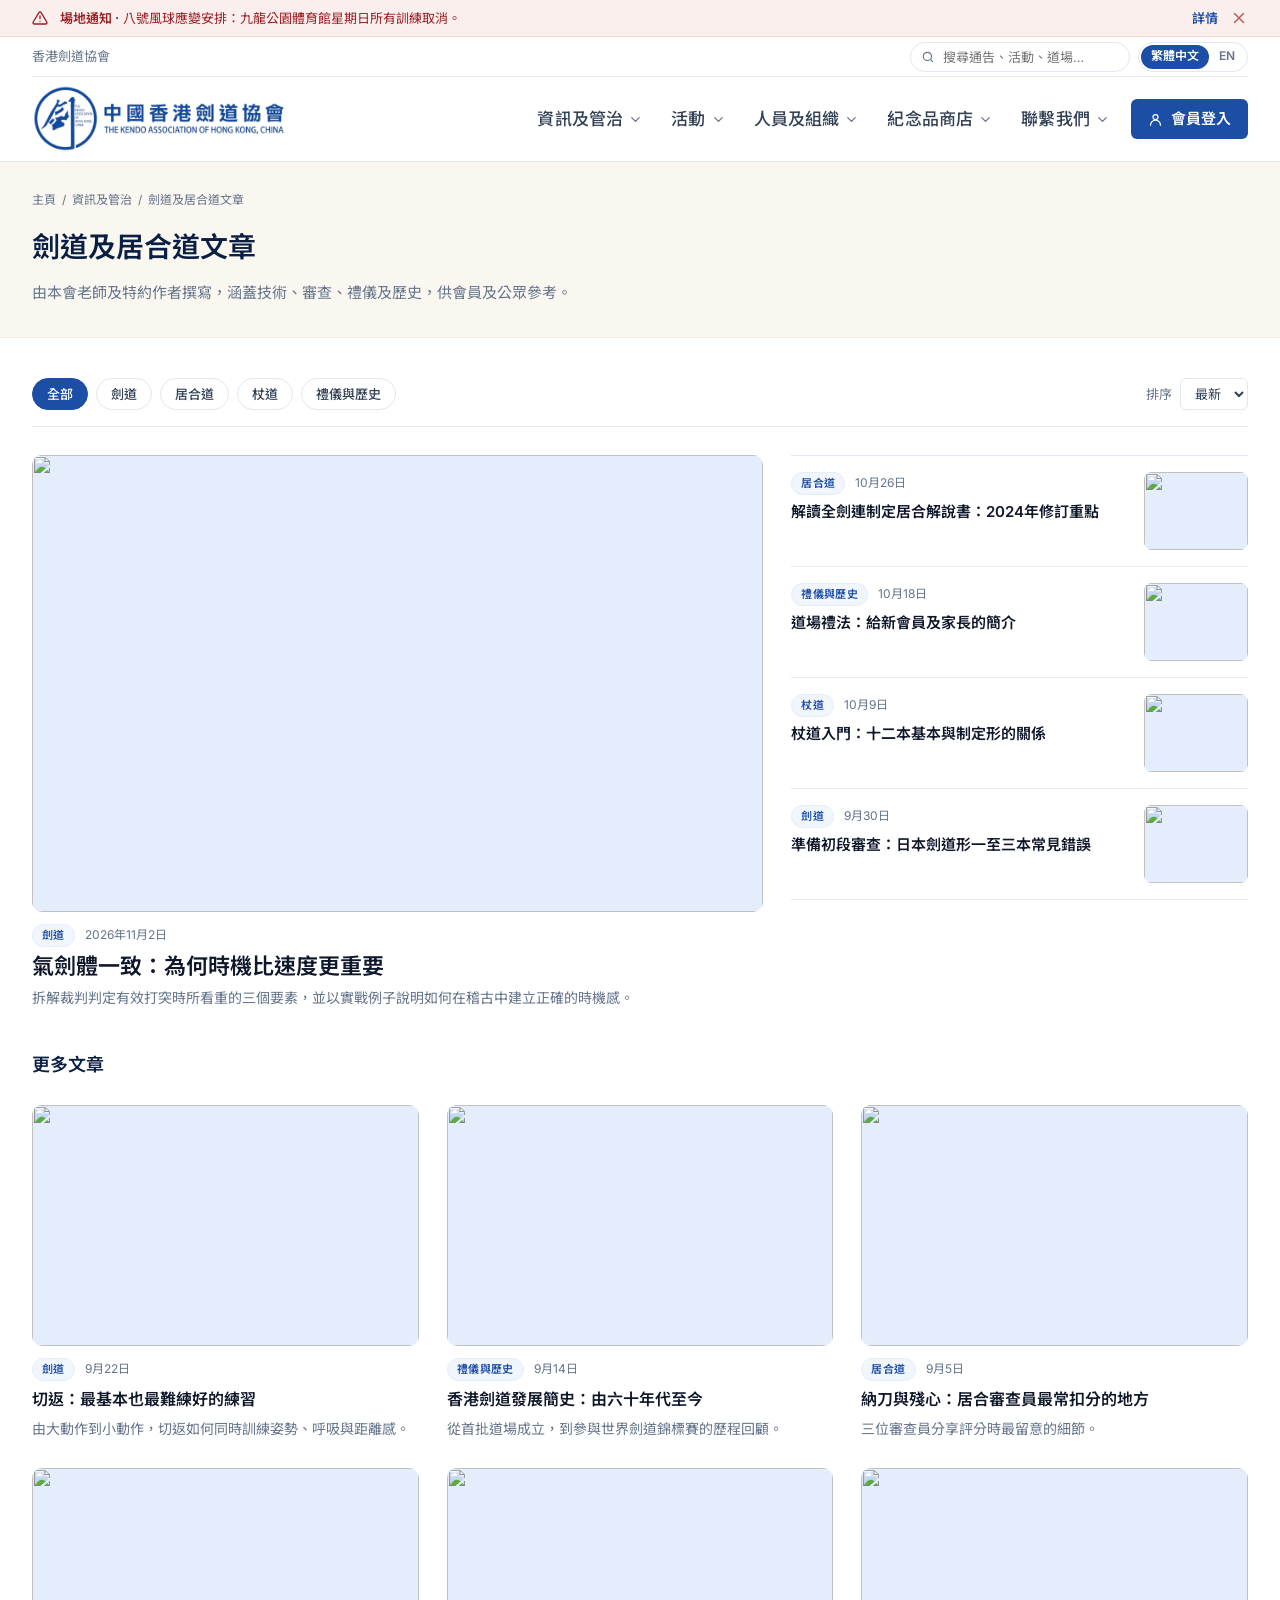
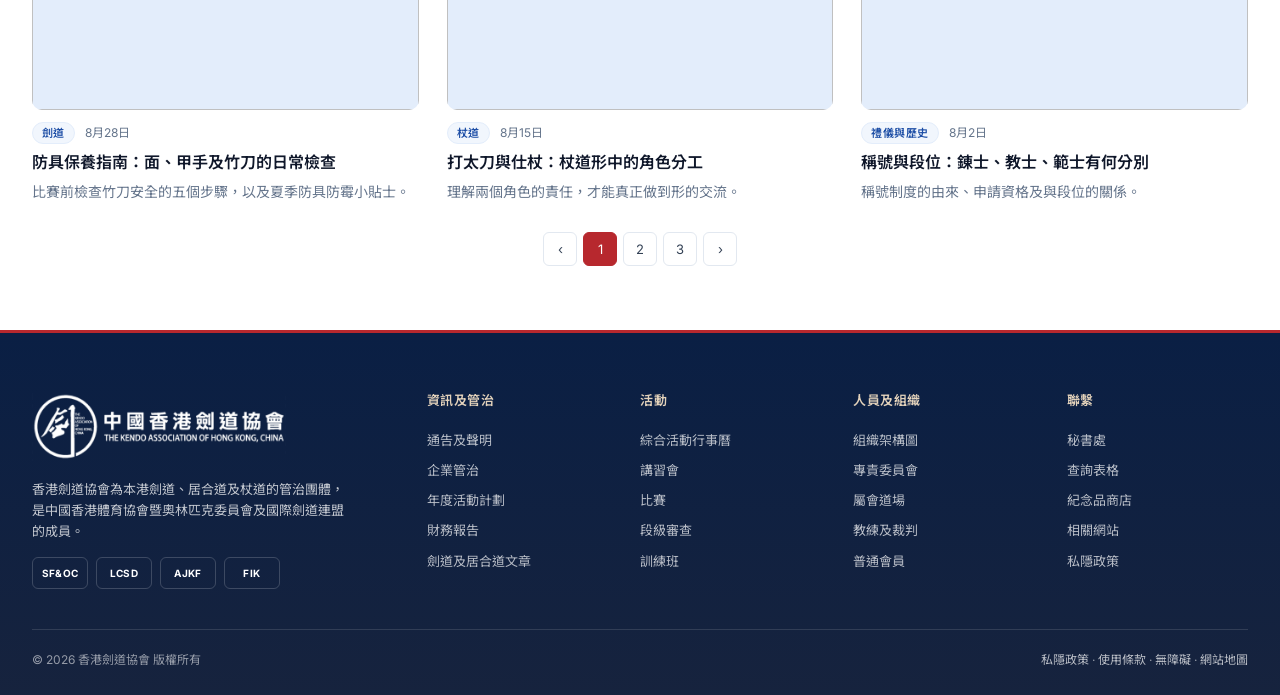
==== commit 7fb19aab: "Cache-bust stylesheet and calendar script so the new colours load Co-Authored-By: Claude Opus 5.5 <n" ====
--- a/articles.html
+++ b/articles.html
@@ -7,7 +7,7 @@
 <link rel="preconnect" href="https://fonts.googleapis.com">
 <link rel="preconnect" href="https://fonts.gstatic.com" crossorigin>
 <link href="https://fonts.googleapis.com/css2?family=Inter:wght@400;500;600;700&family=Noto+Sans+TC:wght@400;500;700&display=swap" rel="stylesheet">
-<link rel="stylesheet" href="assets/styles.css">
+<link rel="stylesheet" href="assets/styles.css?v=2">
 </head>
 <body>
 
--- a/assets/styles.css
+++ b/assets/styles.css
@@ -735,3 +735,61 @@
 .circ-info dt{color:var(--muted)}
 .circ-info dd{margin:0;color:var(--ink)}
 @media(min-width:1024px){.circ-info{position:sticky;top:calc(var(--header-h) + 24px)}}
+
+/* ============================================================
+   Dojo palette — colour-only branding layer (no layout changes)
+   藍 blue stays the main colour; 朱 vermilion red and 木 wood brown
+   are accents; 和紙 warm paper replaces cool grey tints.
+   ============================================================ */
+:root{
+  --shu-700:#9b1f24;   /* 朱 deep */
+  --shu-600:#b7282e;   /* 朱 vermilion — accent, active states */
+  --shu-400:#e06b5f;
+  --shu-100:#f6d9d5;
+  --shu-50:#fbefed;
+  --wood-800:#4e3420;  /* 木 dark wood — text on paper */
+  --wood-700:#6b4a2e;
+  --wood-500:#a0754a;  /* 木 mid wood — borders, hovers */
+  --wood-200:#e3d2bb;
+  --wood-100:#efe4d4;
+  --wood-50:#f8f3eb;   /* 和紙 washi paper */
+  --bg-2:#faf7f1;
+  --line-2:#f0ebe2;
+  --alert:var(--shu-700);
+  --alert-bg:var(--shu-50);
+  --grain:repeating-linear-gradient(92deg,rgba(107,74,46,.035) 0 2px,transparent 2px 9px,rgba(107,74,46,.025) 9px 10px,transparent 10px 23px);
+}
+
+/* labels & tags */
+.eyebrow{color:var(--shu-600)}
+.hero__content .eyebrow{color:#f3b9b2}
+.band .eyebrow{color:var(--wood-200)}
+.tag--urgent{border-color:var(--shu-100)}
+.alert{border-bottom-color:var(--shu-100)}
+
+/* brand mark: blue with a vermilion base line, like a 垂 tare stripe */
+.brand__mark{box-shadow:inset 0 -3px 0 var(--shu-600)}
+
+/* tinted sections: washi paper with faint wood grain */
+.section--tint{background-color:var(--bg-2);background-image:var(--grain);border-color:var(--wood-100)}
+
+/* quick links: wooden name-plate (名札) tone */
+.quick__icon{background:var(--wood-50);color:var(--wood-700);box-shadow:inset 0 0 0 1px var(--wood-100)}
+.quick__item:hover{background:var(--wood-50)}
+.quick__item:hover .quick__icon{background:#fff;color:var(--shu-600);box-shadow:inset 0 0 0 1px var(--shu-100)}
+
+/* buttons, chips, pager, sub-nav */
+.btn--outline:hover{border-color:var(--wood-500);color:var(--wood-800)}
+.chip:hover{border-color:var(--wood-500);color:var(--wood-800)}
+.pager button.is-active{background:var(--shu-600);border-color:var(--shu-600)}
+.subnav a.is-active{border-color:var(--shu-600)}
+.topic:hover{border-color:var(--wood-500)}
+.crumbs a:hover{color:var(--shu-600)}
+.nav__btn:hover,.nav__item.is-open .nav__btn{color:var(--blue-900)}
+
+/* member band: deep indigo with a soft red glow */
+.band{background:radial-gradient(120% 140% at 100% 0%,rgba(183,40,46,.28),transparent 55%),linear-gradient(135deg,var(--blue-950),var(--blue-800))}
+
+/* footer: vermilion top line, wood-toned headings */
+.footer{border-top:3px solid var(--shu-600);background-image:linear-gradient(180deg,rgba(0,0,0,0),rgba(78,52,32,.18))}
+.footer h4{color:var(--wood-200)}
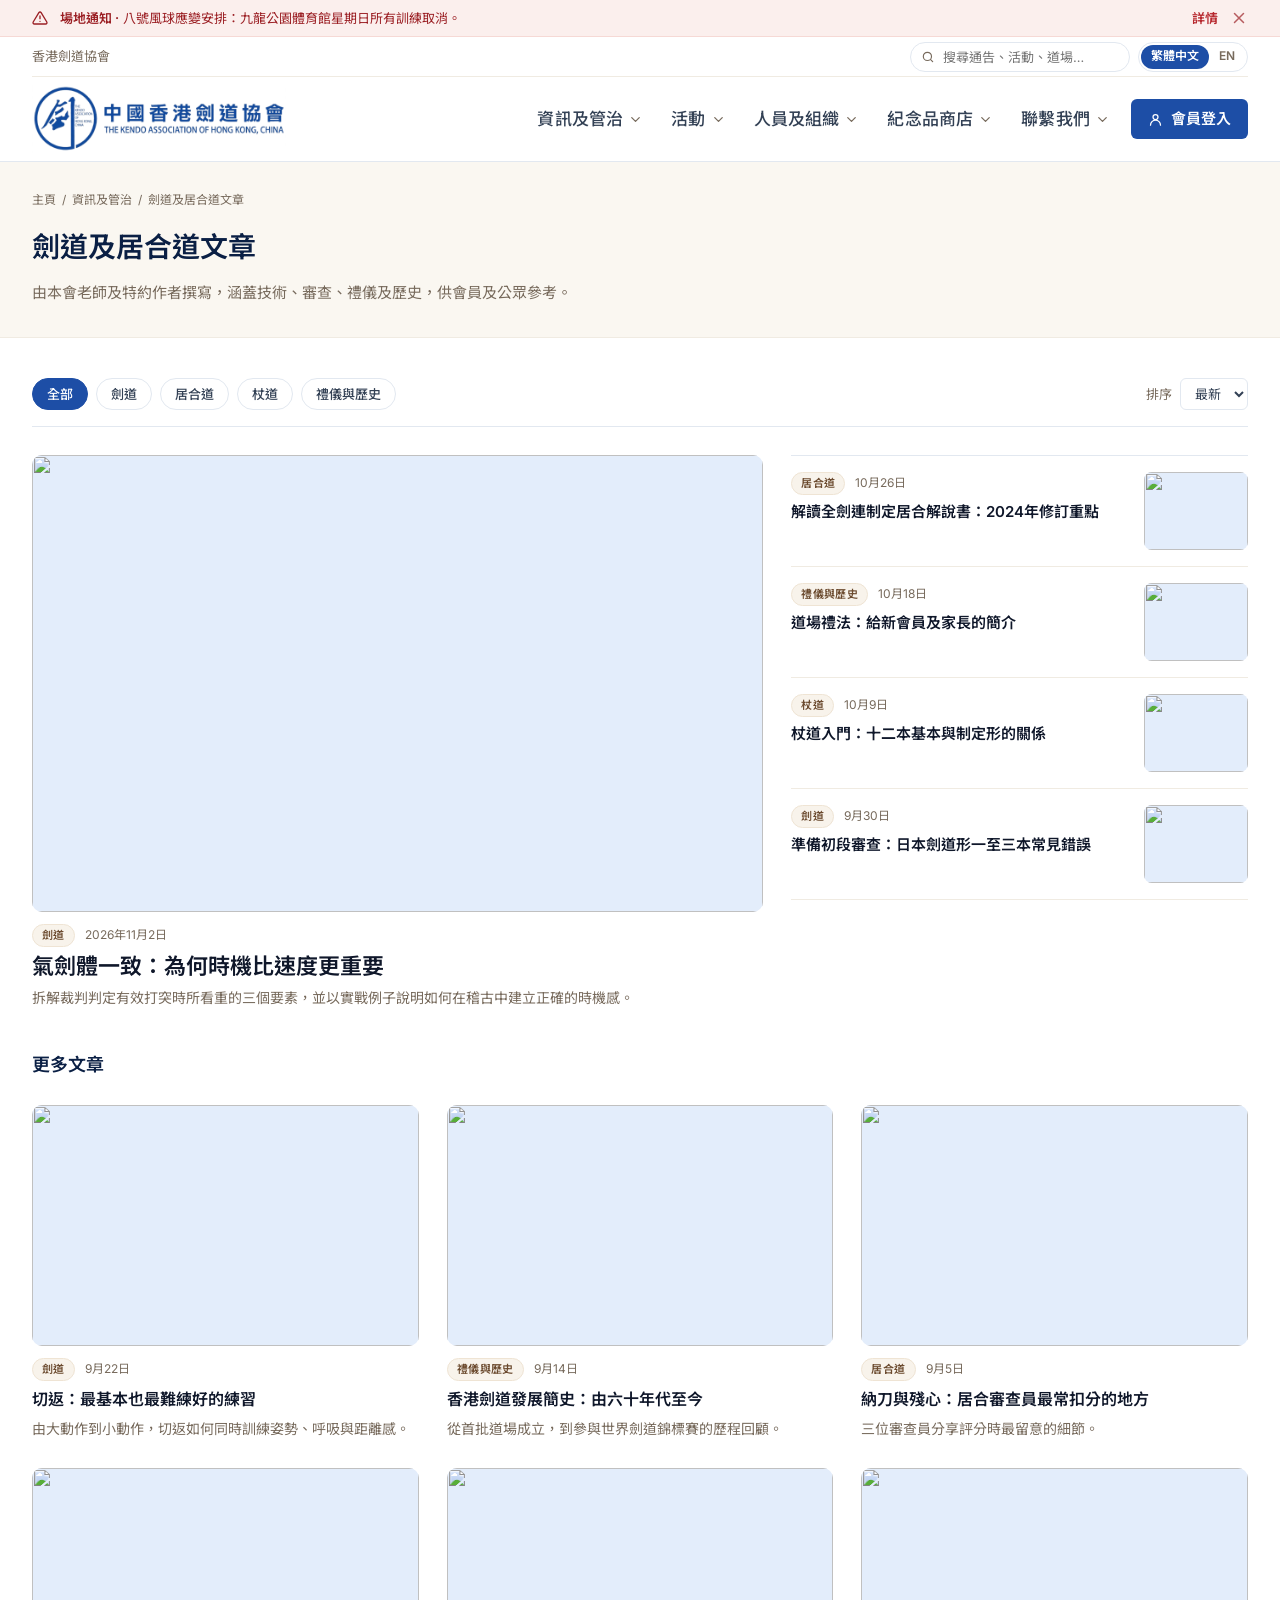
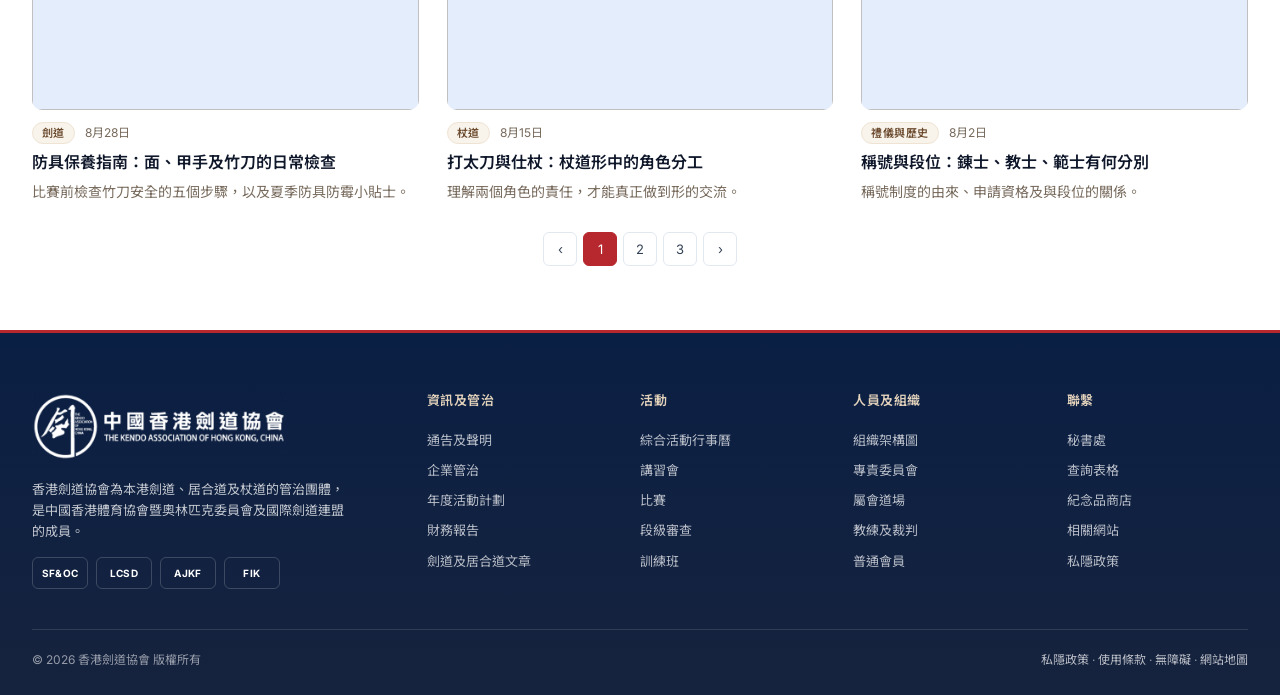
==== commit 0b584e41: "Add red and brown to text: links, hover titles, dates, tags, sub-labels Red for action text (view-al" ====
--- a/articles.html
+++ b/articles.html
@@ -7,7 +7,7 @@
 <link rel="preconnect" href="https://fonts.googleapis.com">
 <link rel="preconnect" href="https://fonts.gstatic.com" crossorigin>
 <link href="https://fonts.googleapis.com/css2?family=Inter:wght@400;500;600;700&family=Noto+Sans+TC:wght@400;500;700&display=swap" rel="stylesheet">
-<link rel="stylesheet" href="assets/styles.css?v=2">
+<link rel="stylesheet" href="assets/styles.css?v=3">
 </head>
 <body>
 
--- a/assets/styles.css
+++ b/assets/styles.css
@@ -793,3 +793,26 @@
 /* footer: vermilion top line, wood-toned headings */
 .footer{border-top:3px solid var(--shu-600);background-image:linear-gradient(180deg,rgba(0,0,0,0),rgba(78,52,32,.18))}
 .footer h4{color:var(--wood-200)}
+
+/* ---------- Dojo palette: more red & brown in text ---------- */
+:root{--muted:#776a5c}  /* warm grey-brown for secondary text */
+
+/* 朱 red: "view all" links, hover titles, dates, downloads */
+.link{color:var(--shu-600)}
+.link:hover{color:var(--shu-700)}
+.card:hover .card__title,.mini:hover .card__title,.list__item:hover .list__title,
+.feed__title:hover,.feed__item--link:hover .feed__title{color:var(--shu-600)}
+.event__date{background:var(--shu-50);color:var(--shu-700);box-shadow:inset 0 0 0 1px var(--shu-100)}
+.cw__dh.is-today{color:var(--shu-600)}
+.file__dl,.od__link{color:var(--shu-600)}
+
+/* 木 brown: English sub-labels, small headings, tags, numbers */
+.section__head h2 .zh,.page-head h1 .zh,.split h2 .zh{color:var(--wood-500)}
+.quick__item strong,.topic strong,.panel__head h3,.mega__head h4{color:var(--wood-800)}
+.tag{color:var(--wood-700);background:var(--wood-50);border-color:var(--wood-100)}
+.tag--urgent{color:var(--shu-700);background:var(--shu-50);border-color:var(--shu-100)}
+.stat b,.org-stats b{color:var(--wood-700)}
+.oc-txt small,.ol__lv{color:var(--wood-700)}
+.ol__lv{background:var(--wood-50);border-color:var(--wood-100)}
+.subnav a.is-active{color:var(--wood-800);background:var(--wood-50)}
+.prose blockquote{border-left-color:var(--shu-600);background:var(--wood-50);color:var(--wood-800)}
